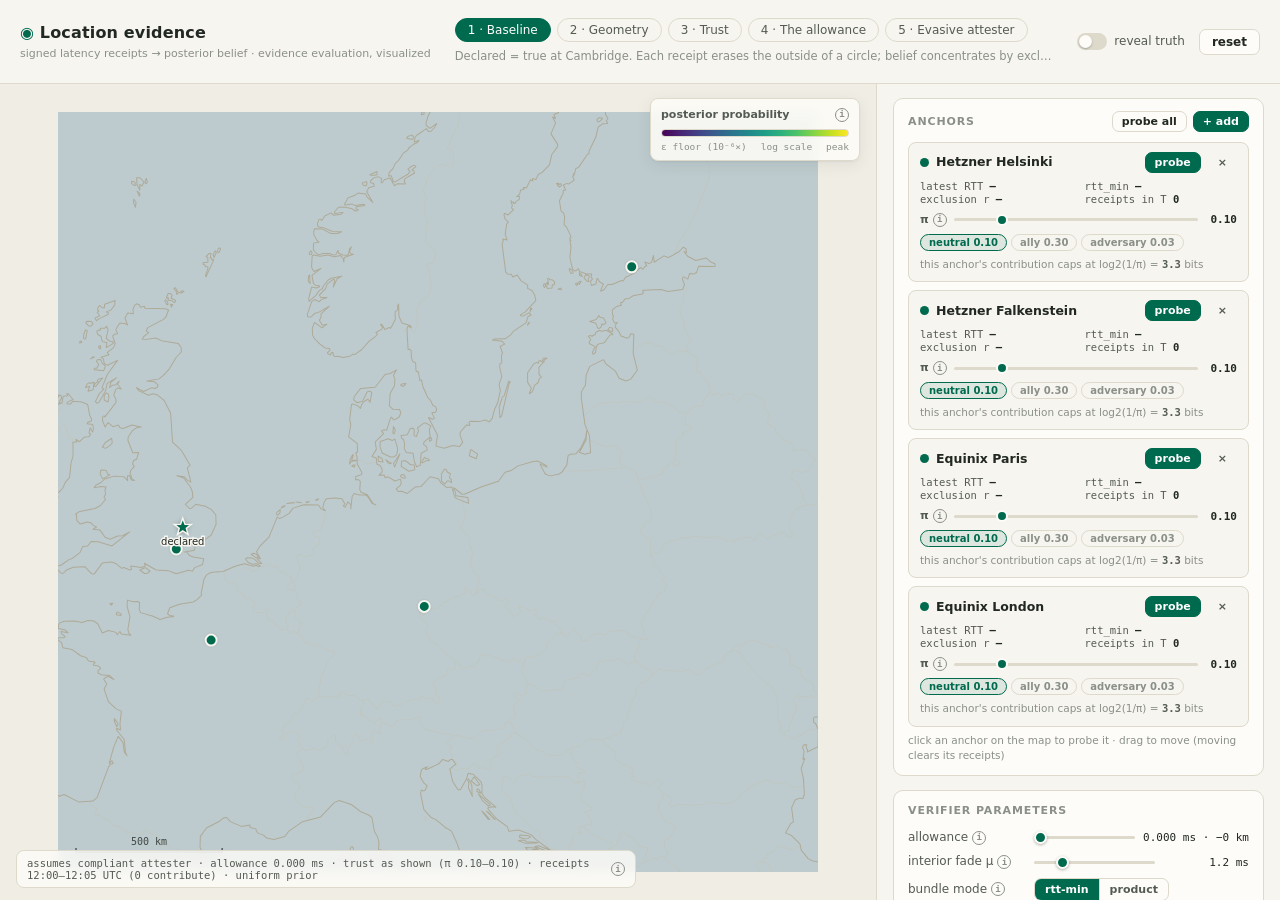
==== viz/src/index.html @ 0fe24979 "feat(viz): build the interactive UI over the engine The page PROMPT.md specifies, as modular ES sour" ====
<!doctype html>
<!-- Development shell only. The deliverable is viz/index.html, generated by
     `node viz/build.mjs`, which inlines everything into one file. -->
<html lang="en">
<head>
  <meta charset="utf-8" />
  <meta name="viewport" content="width=device-width, initial-scale=1" />
  <title>Location evidence — evidence evaluation, visualized (dev)</title>
  <link rel="stylesheet" href="./style.css" />
</head>
<body>
  <div id="root"></div>
  <script type="module" src="./main.js"></script>
</body>
</html>
---- viz/src/style.css ----
/* style.css -- the verifier's bench.
   Quiet precision-instrument styling: warm paper in light, green-black in
   dark, hairline rules, mono numerals, #006a4e accent. The base map stays
   recessive so the color ramp carries the information. */

:root {
  --font-ui: "Avenir Next", "Seravek", "Gill Sans", ui-sans-serif, system-ui,
    sans-serif;
  --font-mono: "SF Mono", "Menlo", "Cascadia Code", ui-monospace, monospace;
  --ease-out: cubic-bezier(0.23, 1, 0.32, 1);

  --surface: #f7f5ef;
  --surface-2: #efede4;
  --card: #fdfcf8;
  --ink: #212722;
  --ink-soft: #545b53;
  --ink-faint: #8a9089;
  --accent: #006a4e;
  --accent-ink: #ffffff;
  --accent-soft: rgba(0, 106, 78, 0.1);
  --warn: #a85417;
  --warn-soft: rgba(168, 84, 23, 0.1);
  --line: #ddd9cb;
  --map-water: #f1efe6;
  --map-coast: #ada793;
  --map-border: #c6c1af;
  --shadow: 0 1px 2px rgba(30, 33, 28, 0.06), 0 4px 16px rgba(30, 33, 28, 0.07);
}

@media (prefers-color-scheme: dark) {
  :root {
    --surface: #0f1411;
    --surface-2: #141a16;
    --card: #171e19;
    --ink: #e5eae3;
    --ink-soft: #a8b0a7;
    --ink-faint: #6e766e;
    --accent: #1a916b;
    --accent-ink: #06130d;
    --accent-soft: rgba(38, 166, 124, 0.14);
    --warn: #d07f3f;
    --warn-soft: rgba(208, 127, 63, 0.14);
    --line: #252d26;
    --map-water: #121a14;
    --map-coast: #46514a;
    --map-border: #303a32;
    --shadow: 0 1px 2px rgba(0, 0, 0, 0.4), 0 6px 20px rgba(0, 0, 0, 0.35);
  }
}

* {
  box-sizing: border-box;
}

[hidden] {
  display: none !important;
}

html,
body {
  height: 100%;
  margin: 0;
}

body {
  font-family: var(--font-ui);
  font-size: 13px;
  line-height: 1.45;
  color: var(--ink);
  background: var(--surface);
  -webkit-font-smoothing: antialiased;
}

#app {
  display: flex;
  flex-direction: column;
  height: 100vh;
  min-width: 1080px;
}

/* ---------- top bar ---------- */

.topbar {
  display: flex;
  align-items: center;
  gap: 24px;
  padding: 0 20px;
  height: 84px;
  border-bottom: 1px solid var(--line);
  background: var(--surface);
  flex: none;
}

.brand h1 {
  font-size: 16px;
  font-weight: 600;
  letter-spacing: 0.01em;
  margin: 0;
  white-space: nowrap;
}

.brand .sub {
  display: block;
  font-size: 11px;
  color: var(--ink-faint);
  margin-top: 1px;
  white-space: nowrap;
}

.brand h1 .mark {
  color: var(--accent);
}

.presets {
  flex: 1;
  min-width: 0;
}

.preset-chips {
  display: flex;
  gap: 6px;
}

.chip {
  font: 500 12px var(--font-ui);
  color: var(--ink-soft);
  background: transparent;
  border: 1px solid var(--line);
  border-radius: 999px;
  padding: 4px 12px;
  cursor: pointer;
  transition: background 150ms var(--ease-out), color 150ms var(--ease-out),
    border-color 150ms var(--ease-out), transform 120ms var(--ease-out);
  white-space: nowrap;
}

.chip:hover {
  border-color: var(--accent);
  color: var(--accent);
}

.chip:active {
  transform: scale(0.97);
}

.chip.active {
  background: var(--accent);
  border-color: var(--accent);
  color: var(--accent-ink);
}

.preset-caption {
  font-size: 11.5px;
  color: var(--ink-faint);
  margin-top: 6px;
  max-width: 720px;
  overflow: hidden;
  text-overflow: ellipsis;
  white-space: nowrap;
}

.top-actions {
  display: flex;
  align-items: center;
  gap: 14px;
  flex: none;
}

/* ---------- layout ---------- */

main {
  flex: 1;
  display: grid;
  grid-template-columns: minmax(0, 1fr) 404px;
  min-height: 0;
}

.map-pane {
  position: relative;
  display: flex;
  align-items: center;
  justify-content: center;
  background: var(--surface-2);
  min-width: 0;
  overflow: hidden;
}

#map {
  width: min(100%, 100vh - 84px - 56px);
  aspect-ratio: 1;
  max-height: 100%;
  cursor: default;
  touch-action: none;
}

#map.placing {
  cursor: crosshair;
}

#map.over-anchor {
  cursor: pointer;
}

#map.dragging {
  cursor: grabbing;
}

/* map HUD */

.hud {
  position: absolute;
  right: 16px;
  top: 14px;
  display: flex;
  flex-direction: column;
  gap: 8px;
  align-items: flex-end;
  pointer-events: none;
}

.legend {
  pointer-events: auto;
  background: color-mix(in srgb, var(--card) 88%, transparent);
  backdrop-filter: blur(6px);
  border: 1px solid var(--line);
  border-radius: 8px;
  padding: 8px 10px;
  box-shadow: var(--shadow);
  width: 210px;
}

.legend .bar {
  height: 8px;
  border-radius: 4px;
  border: 1px solid var(--line);
}

.legend .ends {
  display: flex;
  justify-content: space-between;
  align-items: center;
  font: 500 9.5px var(--font-mono);
  color: var(--ink-faint);
  margin-top: 4px;
}

.legend .title-row {
  display: flex;
  justify-content: space-between;
  align-items: center;
  margin-bottom: 6px;
  font-size: 11px;
  font-weight: 600;
  color: var(--ink-soft);
}

.assumptions {
  position: absolute;
  left: 16px;
  right: 240px;
  bottom: 12px;
  font: 500 10.5px var(--font-mono);
  color: var(--ink-soft);
  background: color-mix(in srgb, var(--card) 82%, transparent);
  backdrop-filter: blur(6px);
  border: 1px solid var(--line);
  border-radius: 8px;
  padding: 6px 10px;
  display: flex;
  align-items: center;
  gap: 6px;
  width: fit-content;
  max-width: calc(100% - 250px);
}

/* map tooltip */

#map-tip {
  position: absolute;
  pointer-events: none;
  background: var(--card);
  color: var(--ink);
  border: 1px solid var(--line);
  border-radius: 8px;
  box-shadow: var(--shadow);
  padding: 8px 10px;
  font-size: 11.5px;
  opacity: 0;
  transform: translateY(4px) scale(0.98);
  transition: opacity 140ms var(--ease-out), transform 140ms var(--ease-out);
  max-width: 230px;
  z-index: 5;
}

#map-tip.show {
  opacity: 1;
  transform: translateY(0) scale(1);
}

#map-tip .tip-name {
  font-weight: 600;
  margin-bottom: 3px;
}

#map-tip .tip-stats {
  font: 500 10.5px var(--font-mono);
  color: var(--ink-soft);
  white-space: pre;
}

#map-tip .tip-hint {
  margin-top: 4px;
  font-size: 10px;
  color: var(--ink-faint);
}

/* ---------- sidebar ---------- */

.controls {
  border-left: 1px solid var(--line);
  background: var(--surface);
  overflow-y: auto;
  padding: 14px 16px 40px;
  display: flex;
  flex-direction: column;
  gap: 14px;
}

.panel {
  background: var(--card);
  border: 1px solid var(--line);
  border-radius: 10px;
  padding: 12px 14px;
}

.panel > h2 {
  font-size: 11px;
  font-weight: 600;
  text-transform: uppercase;
  letter-spacing: 0.08em;
  color: var(--ink-faint);
  margin: 0 0 10px;
  display: flex;
  align-items: center;
  justify-content: space-between;
  gap: 8px;
}

.panel h2 .h-actions {
  display: flex;
  gap: 6px;
  text-transform: none;
  letter-spacing: 0;
}

/* buttons */

button {
  font-family: var(--font-ui);
}

.btn {
  font-size: 12px;
  font-weight: 600;
  border-radius: 7px;
  border: 1px solid var(--line);
  background: var(--card);
  color: var(--ink);
  padding: 5px 12px;
  cursor: pointer;
  transition: background 150ms var(--ease-out), border-color 150ms var(--ease-out),
    transform 120ms var(--ease-out), color 150ms var(--ease-out);
}

.btn:hover {
  border-color: var(--accent);
  color: var(--accent);
}

.btn:active {
  transform: scale(0.97);
}

.btn.primary {
  background: var(--accent);
  border-color: var(--accent);
  color: var(--accent-ink);
}

.btn.primary:hover {
  filter: brightness(1.08);
  color: var(--accent-ink);
}

.btn.small {
  font-size: 11px;
  padding: 3px 9px;
}

.btn.ghost {
  border-color: transparent;
  background: transparent;
  color: var(--ink-soft);
}

.btn.ghost:hover {
  color: var(--accent);
  background: var(--accent-soft);
}

/* segmented control */

.seg {
  display: inline-flex;
  border: 1px solid var(--line);
  border-radius: 7px;
  overflow: hidden;
}

.seg button {
  font-size: 11px;
  font-weight: 600;
  border: none;
  background: transparent;
  color: var(--ink-soft);
  padding: 4px 10px;
  cursor: pointer;
  transition: background 140ms var(--ease-out), color 140ms var(--ease-out);
}

.seg button + button {
  border-left: 1px solid var(--line);
}

.seg button.active {
  background: var(--accent);
  color: var(--accent-ink);
}

/* switch */

.switch {
  display: inline-flex;
  align-items: center;
  gap: 7px;
  cursor: pointer;
  font-size: 12px;
  font-weight: 500;
  color: var(--ink-soft);
  user-select: none;
}

.switch input {
  appearance: none;
  width: 30px;
  height: 17px;
  border-radius: 999px;
  background: var(--line);
  position: relative;
  cursor: pointer;
  transition: background 160ms var(--ease-out);
  margin: 0;
}

.switch input::after {
  content: "";
  position: absolute;
  top: 2px;
  left: 2px;
  width: 13px;
  height: 13px;
  border-radius: 50%;
  background: var(--card);
  box-shadow: 0 1px 2px rgba(0, 0, 0, 0.25);
  transition: transform 160ms var(--ease-out);
}

.switch input:checked {
  background: var(--accent);
}

.switch input:checked::after {
  transform: translateX(13px);
}

.switch.sim input:checked {
  background: var(--warn);
}

/* rows, sliders, readouts */

.row {
  display: flex;
  align-items: center;
  gap: 8px;
  margin: 7px 0;
}

.row .lbl {
  flex: none;
  width: 118px;
  font-size: 12px;
  font-weight: 500;
  color: var(--ink-soft);
  display: flex;
  align-items: center;
  gap: 4px;
}

.row .val {
  flex: none;
  min-width: 86px;
  text-align: right;
  font: 500 11px var(--font-mono);
  color: var(--ink);
  font-variant-numeric: tabular-nums;
}

.row input[type="range"] {
  flex: 1;
  min-width: 0;
  appearance: none;
  height: 3px;
  border-radius: 2px;
  background: var(--line);
  outline: none;
  margin: 0;
}

.row input[type="range"]::-webkit-slider-thumb {
  appearance: none;
  width: 13px;
  height: 13px;
  border-radius: 50%;
  background: var(--accent);
  border: 2px solid var(--card);
  box-shadow: 0 1px 3px rgba(0, 0, 0, 0.3);
  cursor: grab;
  transition: transform 120ms var(--ease-out);
}

.row input[type="range"]::-webkit-slider-thumb:hover {
  transform: scale(1.15);
}

.row input[type="range"]::-moz-range-thumb {
  width: 13px;
  height: 13px;
  border-radius: 50%;
  background: var(--accent);
  border: 2px solid var(--card);
  cursor: grab;
}

.fixed-val {
  font: 500 11px var(--font-mono);
  color: var(--ink-faint);
}

/* info affordance */

.info {
  flex: none;
  width: 14px;
  height: 14px;
  border-radius: 50%;
  border: 1px solid var(--ink-faint);
  background: transparent;
  color: var(--ink-faint);
  font: 600 9px/1 var(--font-mono);
  cursor: help;
  position: relative;
  padding: 0;
  display: inline-flex;
  align-items: center;
  justify-content: center;
  transition: color 140ms var(--ease-out), border-color 140ms var(--ease-out);
}

.info:hover,
.info:focus-visible {
  color: var(--accent);
  border-color: var(--accent);
}

.info::after {
  content: attr(data-tip);
  position: absolute;
  bottom: calc(100% + 8px);
  right: -10px;
  width: 264px;
  background: var(--card);
  color: var(--ink);
  border: 1px solid var(--line);
  border-radius: 8px;
  box-shadow: var(--shadow);
  padding: 9px 11px;
  font: 400 11.5px/1.5 var(--font-ui);
  text-align: left;
  white-space: normal;
  opacity: 0;
  pointer-events: none;
  transform: translateY(3px) scale(0.98);
  transform-origin: bottom right;
  transition: opacity 150ms var(--ease-out), transform 150ms var(--ease-out);
  z-index: 30;
}

.info:hover::after,
.info:focus-visible::after {
  opacity: 1;
  transform: translateY(0) scale(1);
}

/* anchor cards */

.anchor-list {
  display: flex;
  flex-direction: column;
  gap: 8px;
}

.anchor-card {
  border: 1px solid var(--line);
  border-radius: 8px;
  padding: 9px 11px;
  background: var(--surface);
  transition: border-color 150ms var(--ease-out), box-shadow 150ms var(--ease-out);
}

.anchor-card.hovered {
  border-color: var(--accent);
  box-shadow: 0 0 0 1px var(--accent-soft);
}

.anchor-card header {
  display: flex;
  align-items: center;
  gap: 7px;
}

.anchor-card .dot {
  flex: none;
  width: 9px;
  height: 9px;
  border-radius: 50%;
  background: var(--accent);
}

.anchor-card.dishonest .dot {
  background: var(--warn);
}

.anchor-card .name {
  flex: 1;
  font-weight: 600;
  font-size: 12.5px;
  white-space: nowrap;
  overflow: hidden;
  text-overflow: ellipsis;
}

.anchor-card .stats {
  display: grid;
  grid-template-columns: 1fr 1fr;
  gap: 1px 12px;
  margin: 7px 0 2px;
  font: 500 10.5px var(--font-mono);
  color: var(--ink-soft);
  font-variant-numeric: tabular-nums;
}

.anchor-card .stats b {
  color: var(--ink);
  font-weight: 600;
}

.anchor-card .pi-row {
  display: flex;
  align-items: center;
  gap: 7px;
  margin-top: 7px;
}

.anchor-card .pi-row .pi-lbl {
  font-size: 11px;
  font-weight: 600;
  color: var(--ink-soft);
  display: inline-flex;
  align-items: center;
  gap: 4px;
}

.anchor-card .pi-row input[type="range"] {
  flex: 1;
  min-width: 0;
  appearance: none;
  height: 3px;
  border-radius: 2px;
  background: var(--line);
  margin: 0;
}

.anchor-card .pi-row input[type="range"]::-webkit-slider-thumb {
  appearance: none;
  width: 12px;
  height: 12px;
  border-radius: 50%;
  background: var(--accent);
  border: 2px solid var(--card);
  cursor: grab;
}

.anchor-card .pi-row input[type="range"]::-moz-range-thumb {
  width: 12px;
  height: 12px;
  border-radius: 50%;
  background: var(--accent);
  border: 2px solid var(--card);
}

.anchor-card .pi-row .pi-val {
  font: 600 11px var(--font-mono);
  min-width: 32px;
  text-align: right;
}

.anchor-card .id-presets {
  display: flex;
  gap: 4px;
  margin-top: 6px;
}

.anchor-card .id-presets button {
  font-size: 10px;
  font-weight: 600;
  border: 1px solid var(--line);
  border-radius: 999px;
  background: transparent;
  color: var(--ink-faint);
  padding: 2px 8px;
  cursor: pointer;
  transition: color 140ms var(--ease-out), border-color 140ms var(--ease-out),
    background 140ms var(--ease-out);
}

.anchor-card .id-presets button:hover {
  color: var(--accent);
  border-color: var(--accent);
}

.anchor-card .id-presets button.active {
  background: var(--accent-soft);
  border-color: var(--accent);
  color: var(--accent);
}

.anchor-card .bits {
  margin-top: 6px;
  font-size: 10.5px;
  color: var(--ink-faint);
}

.anchor-card .bits b {
  color: var(--ink-soft);
  font-family: var(--font-mono);
}

.anchor-card .warn-note {
  margin-top: 6px;
  font-size: 10.5px;
  color: var(--warn);
}

.sim-row {
  margin-top: 8px;
  padding: 7px 9px;
  border: 1px dashed var(--warn);
  border-radius: 7px;
  background: var(--warn-soft);
  display: flex;
  align-items: center;
  gap: 8px;
}

.sim-row .sim-tag {
  font: 700 8.5px var(--font-mono);
  letter-spacing: 0.1em;
  text-transform: uppercase;
  color: var(--warn);
  border: 1px solid var(--warn);
  border-radius: 4px;
  padding: 1px 5px;
  flex: none;
}

.sim-row .switch {
  font-size: 11px;
  color: var(--ink-soft);
  flex: 1;
}

/* add-anchor menu */

.add-wrap {
  position: relative;
}

.add-menu {
  position: absolute;
  right: 0;
  top: calc(100% + 6px);
  background: var(--card);
  border: 1px solid var(--line);
  border-radius: 9px;
  box-shadow: var(--shadow);
  padding: 6px;
  width: 220px;
  z-index: 20;
  display: none;
}

.add-menu.open {
  display: block;
}

.add-menu button {
  display: block;
  width: 100%;
  text-align: left;
  font-size: 12px;
  border: none;
  background: transparent;
  color: var(--ink);
  border-radius: 6px;
  padding: 5px 8px;
  cursor: pointer;
  transition: background 120ms var(--ease-out);
}

.add-menu button:hover:not(:disabled) {
  background: var(--accent-soft);
}

.add-menu button:disabled {
  color: var(--ink-faint);
  cursor: default;
}

.add-menu .sep {
  border-top: 1px solid var(--line);
  margin: 5px 0;
}

/* ramp selector */

.ramp-row {
  display: flex;
  gap: 6px;
}

.ramp-row button {
  flex: 1;
  border: 1px solid var(--line);
  border-radius: 7px;
  background: var(--card);
  padding: 5px 6px 4px;
  cursor: pointer;
  transition: border-color 140ms var(--ease-out), transform 120ms var(--ease-out);
}

.ramp-row button:active {
  transform: scale(0.97);
}

.ramp-row button.active {
  border-color: var(--accent);
  box-shadow: 0 0 0 1px var(--accent);
}

.ramp-row .swatch {
  height: 8px;
  border-radius: 4px;
  margin-bottom: 3px;
}

.ramp-row .rname {
  font-size: 10px;
  font-weight: 600;
  color: var(--ink-soft);
}

/* interval */

.interval-line {
  font-size: 12px;
  color: var(--ink-soft);
  display: flex;
  align-items: center;
  gap: 6px;
  flex-wrap: wrap;
}

.interval-line input[type="time"] {
  font: 600 11.5px var(--font-mono);
  color: var(--ink);
  background: var(--surface);
  border: 1px solid var(--line);
  border-radius: 6px;
  padding: 2px 5px;
}

.clock-line {
  margin-top: 7px;
  font: 500 10.5px var(--font-mono);
  color: var(--ink-faint);
  display: flex;
  justify-content: space-between;
}

.clock-line b {
  color: var(--ink-soft);
}

/* about / details */

details.fold {
  border: 1px solid var(--line);
  border-radius: 8px;
  padding: 0;
  overflow: hidden;
  background: var(--surface);
}

details.fold + details.fold {
  margin-top: 8px;
}

details.fold summary {
  cursor: pointer;
  font-size: 12px;
  font-weight: 600;
  color: var(--ink-soft);
  padding: 8px 11px;
  list-style: none;
  display: flex;
  align-items: center;
  gap: 7px;
  transition: color 140ms var(--ease-out);
}

details.fold summary::before {
  content: "";
  width: 5px;
  height: 5px;
  border-right: 1.5px solid var(--ink-faint);
  border-bottom: 1.5px solid var(--ink-faint);
  transform: rotate(-45deg);
  transition: transform 180ms var(--ease-out);
  flex: none;
}

details.fold[open] summary::before {
  transform: rotate(45deg);
}

details.fold summary:hover {
  color: var(--accent);
}

details.fold .fold-body {
  padding: 2px 12px 11px;
  font-size: 11.5px;
  color: var(--ink-soft);
}

details.fold .fold-body p {
  margin: 6px 0;
}

details.fold .fold-body b {
  color: var(--ink);
}

.probe-anatomy svg {
  width: 100%;
  height: auto;
  margin-top: 4px;
}

.probe-anatomy .an-lbl {
  font: 500 8.5px var(--font-mono);
  fill: var(--ink-faint);
}

.probe-anatomy .an-seg {
  stroke-width: 5;
  stroke-linecap: round;
}

/* misc */

.muted {
  color: var(--ink-faint);
}

.hint {
  font-size: 10.5px;
  color: var(--ink-faint);
  margin-top: 6px;
}

.placing-note {
  position: absolute;
  top: 14px;
  left: 50%;
  transform: translateX(-50%);
  background: var(--accent);
  color: var(--accent-ink);
  font-size: 11.5px;
  font-weight: 600;
  border-radius: 999px;
  padding: 5px 14px;
  box-shadow: var(--shadow);
  opacity: 0;
  transition: opacity 160ms var(--ease-out);
  pointer-events: none;
}

.placing-note.show {
  opacity: 1;
}

@media (prefers-reduced-motion: reduce) {
  * {
    transition-duration: 0.01ms !important;
    animation-duration: 0.01ms !important;
  }
}
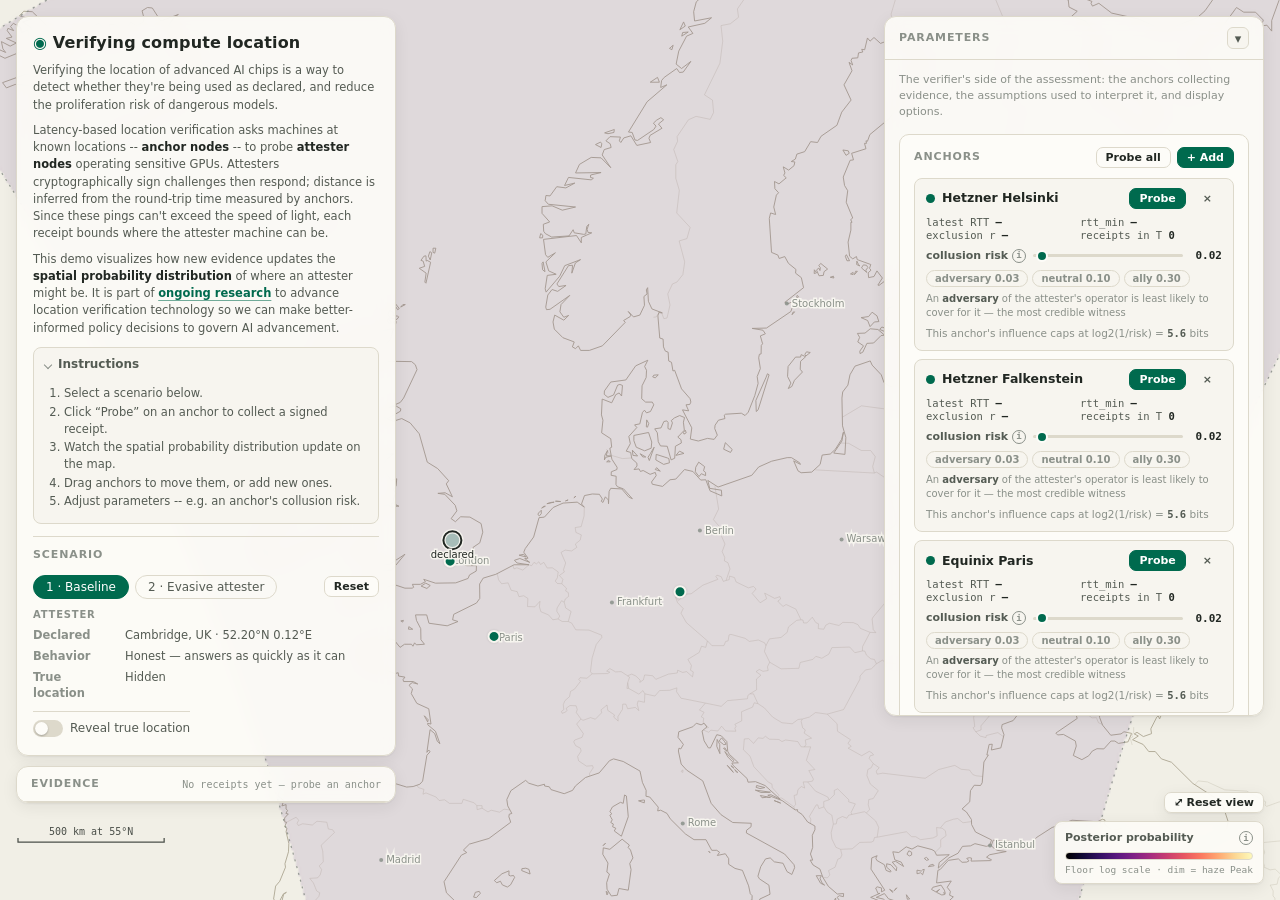
==== commit 847c3a8a: "feat(viz): title, scenario-scoped attester, plain-language trims Third review round, John's calls (D" ====
--- a/viz/src/index.html
+++ b/viz/src/index.html
@@ -5,7 +5,7 @@
 <head>
   <meta charset="utf-8" />
   <meta name="viewport" content="width=device-width, initial-scale=1" />
-  <title>Location evidence — evidence evaluation, visualized (dev)</title>
+  <title>Verifying compute location (dev)</title>
   <link rel="stylesheet" href="./style.css" />
 </head>
 <body>
--- a/viz/src/style.css
+++ b/viz/src/style.css
@@ -72,23 +72,311 @@
 }
 
 #app {
-  display: flex;
-  flex-direction: column;
+  position: relative;
   height: 100vh;
   min-width: 1080px;
-}
-
-/* ---------- top bar ---------- */
-
-.topbar {
-  display: flex;
-  align-items: center;
-  gap: 24px;
-  padding: 0 20px;
-  height: 84px;
+  overflow: hidden;
+}
+
+/* ---------- full-bleed map + floating panels ---------- */
+/* The map canvas reaches all four viewport edges; every control lives in a
+   floating overlay card on top of it (item 1). */
+
+.map-pane {
+  position: absolute;
+  inset: 0;
+  background: var(--surface-2);
+  overflow: hidden;
+}
+
+#map {
+  position: absolute;
+  inset: 0;
+  width: 100%;
+  height: 100%;
+  display: block;
+  /* grab affordance on empty background hints that it pans (item 2);
+     more specific states below override it */
+  cursor: grab;
+  touch-action: none;
+}
+
+#map.placing {
+  cursor: crosshair;
+}
+
+#map.over-anchor {
+  cursor: pointer;
+}
+
+#map.dragging {
+  cursor: grabbing;
+}
+
+#map.panning {
+  cursor: grabbing;
+}
+
+/* floating card: shared elevation/material for every overlay panel */
+
+.card {
+  background: color-mix(in srgb, var(--card) 90%, transparent);
+  backdrop-filter: blur(8px);
+  -webkit-backdrop-filter: blur(8px);
+  border: 1px solid var(--line);
+  border-radius: 12px;
+  box-shadow: var(--shadow);
+}
+
+/* left column: scenario card (the entry point) stacked over the evidence
+   log. The column owns the absolute placement; its cards stack inside it. */
+
+.left-col {
+  position: absolute;
+  left: 16px;
+  top: 16px;
+  bottom: 16px;
+  width: 380px;
+  max-width: calc(100vw - 32px);
+  display: flex;
+  flex-direction: column;
+  gap: 10px;
+  z-index: 6;
+  pointer-events: none; /* the cards re-enable; gaps stay click-through */
+}
+
+.left-col > .card {
+  pointer-events: auto;
+}
+
+/* scenario card: given real weight (title, generous padding) so it reads
+   first against a busy map */
+
+.scenario-card {
+  flex: none;
+  padding: 14px 16px 12px;
+}
+
+.blurb {
+  font-size: 11.5px;
+  line-height: 1.5;
+  color: var(--ink-soft);
+  margin: 8px 0 0;
+}
+
+/* scenario chips + reset, one row */
+
+.chips-row {
+  display: flex;
+  align-items: center;
+  justify-content: space-between;
+  gap: 8px;
+  margin-top: 12px;
+}
+
+.chips-row .preset-chips {
+  margin-top: 0;
+}
+
+.blurb b {
+  color: var(--ink);
+}
+
+.blurb a {
+  color: var(--accent);
+  font-weight: 600;
+  text-decoration: underline;
+  text-decoration-thickness: 1px;
+  text-underline-offset: 2.5px;
+  text-decoration-color: color-mix(in srgb, var(--accent) 55%, transparent);
+  transition: text-decoration-color 140ms var(--ease-out);
+}
+
+.blurb a:hover {
+  text-decoration-color: var(--accent);
+}
+
+.tutorial {
+  margin-top: 10px;
+}
+
+.tutorial ol {
+  margin: 2px 0 2px;
+  padding-left: 18px;
+}
+
+.tutorial li {
+  margin: 2px 0;
+  font-size: 11.5px;
+  color: var(--ink-soft);
+}
+
+/* Scenario section header inside the scenario card */
+
+.sec-head {
+  margin-top: 12px;
+  padding-top: 10px;
+  border-top: 1px solid var(--line);
+  font-size: 11px;
+  font-weight: 600;
+  text-transform: uppercase;
+  letter-spacing: 0.08em;
+  color: var(--ink-faint);
+}
+
+/* attester block: the machine under test, staged by the scenario */
+
+.att-block {
+  margin-top: 9px;
+}
+
+.att-sub {
+  font-size: 10px;
+  font-weight: 600;
+  text-transform: uppercase;
+  letter-spacing: 0.08em;
+  color: var(--ink-faint);
+  margin-bottom: 3px;
+}
+
+.att-row {
+  display: flex;
+  align-items: baseline;
+  gap: 10px;
+  padding: 2px 0;
+  font-size: 11.5px;
+}
+
+.att-lbl {
+  flex: none;
+  width: 82px;
+  font-weight: 600;
+  color: var(--ink-faint);
+}
+
+.att-val {
+  flex: 1;
+  color: var(--ink-soft);
+}
+
+.att-reveal {
+  margin-top: 7px;
+  padding-top: 8px;
+  border-top: 1px solid var(--line);
+  display: flex;
+}
+
+/* evidence log: the accumulating set of signed receipts */
+
+.evidence-card {
+  flex: 0 1 auto;
+  min-height: 0;
+  display: flex;
+  flex-direction: column;
+  overflow: hidden;
+}
+
+.evidence-head {
+  display: flex;
+  align-items: center;
+  justify-content: space-between;
+  padding: 9px 14px;
+  font-size: 11px;
+  font-weight: 600;
+  text-transform: uppercase;
+  letter-spacing: 0.08em;
+  color: var(--ink-faint);
   border-bottom: 1px solid var(--line);
+  flex: none;
+}
+
+.evidence-count {
+  font: 500 10px var(--font-mono);
+  text-transform: none;
+  letter-spacing: 0;
+}
+
+.evidence-list {
+  overflow-y: auto;
+  min-height: 0;
+  padding: 8px 10px 10px;
+  display: flex;
+  flex-direction: column;
+  gap: 4px;
+}
+
+.evidence-list:empty {
+  display: none;
+}
+
+details.receipt {
+  border: 1px solid var(--line);
+  border-radius: 7px;
   background: var(--surface);
+  overflow: hidden;
+  /* the list is a flex column: without this, several expanded receipts
+     shrink to share the space and their bodies overflow their borders */
   flex: none;
+}
+
+details.receipt summary {
+  cursor: pointer;
+  list-style: none;
+  display: flex;
+  align-items: center;
+  gap: 8px;
+  padding: 5px 9px;
+  font: 500 10.5px var(--font-mono);
+  color: var(--ink-soft);
+  font-variant-numeric: tabular-nums;
+  transition: color 140ms var(--ease-out);
+}
+
+details.receipt summary::before {
+  content: "";
+  width: 4px;
+  height: 4px;
+  border-right: 1.5px solid var(--ink-faint);
+  border-bottom: 1.5px solid var(--ink-faint);
+  transform: rotate(-45deg);
+  transition: transform 160ms var(--ease-out);
+  flex: none;
+}
+
+details.receipt[open] summary::before {
+  transform: rotate(45deg);
+}
+
+details.receipt summary:hover {
+  color: var(--accent);
+}
+
+details.receipt .r-time {
+  color: var(--ink-faint);
+  flex: none;
+}
+
+details.receipt .r-name {
+  flex: 1;
+  overflow: hidden;
+  white-space: nowrap;
+  text-overflow: ellipsis;
+  font-weight: 600;
+  color: var(--ink);
+}
+
+details.receipt .r-rtt {
+  flex: none;
+}
+
+details.receipt pre {
+  margin: 0;
+  padding: 4px 10px 8px 21px;
+  font: 500 10px var(--font-mono);
+  line-height: 1.5;
+  color: var(--ink-soft);
+  white-space: pre-wrap;
+  word-break: break-all;
 }
 
 .brand h1 {
@@ -99,26 +387,15 @@
   white-space: nowrap;
 }
 
-.brand .sub {
-  display: block;
-  font-size: 11px;
-  color: var(--ink-faint);
-  margin-top: 1px;
-  white-space: nowrap;
-}
-
 .brand h1 .mark {
   color: var(--accent);
 }
 
-.presets {
-  flex: 1;
-  min-width: 0;
-}
-
 .preset-chips {
   display: flex;
+  flex-wrap: wrap;
   gap: 6px;
+  margin-top: 12px;
 }
 
 .chip {
@@ -152,70 +429,129 @@
 .preset-caption {
   font-size: 11.5px;
   color: var(--ink-faint);
-  margin-top: 6px;
-  max-width: 720px;
+  margin-top: 8px;
+  /* captions wrap fully -- no clamp, no ellipsis. The card has the room;
+     caption LENGTH is governed at the source (engine.js PRESETS keeps each
+     to one crisp sentence plus a short trust note, ~3 lines here). */
+}
+
+details.fold .fold-body .credits {
+  margin-top: 8px;
+  padding-top: 8px;
+  border-top: 1px solid var(--line);
+  font-size: 10.5px;
+  color: var(--ink-faint);
+}
+
+/* parameters column: floating right side, collapsible, scrolls within
+   itself -- capped short of the bottom-right corner so it never covers the
+   legend card */
+
+.params-card {
+  position: absolute;
+  right: 16px;
+  top: 16px;
+  width: 380px;
+  max-height: calc(100vh - 200px);
+  display: flex;
+  flex-direction: column;
   overflow: hidden;
-  text-overflow: ellipsis;
-  white-space: nowrap;
-}
-
-.top-actions {
-  display: flex;
-  align-items: center;
+  z-index: 6;
+}
+
+.params-head {
+  display: flex;
+  align-items: center;
+  justify-content: space-between;
+  padding: 10px 14px;
+  font-size: 11px;
+  font-weight: 600;
+  text-transform: uppercase;
+  letter-spacing: 0.08em;
+  color: var(--ink-faint);
+  border-bottom: 1px solid var(--line);
+  flex: none;
+}
+
+.collapse-toggle {
+  flex: none;
+  width: 22px;
+  height: 22px;
+  border-radius: 6px;
+  border: 1px solid var(--line);
+  background: var(--surface);
+  color: var(--ink-soft);
+  cursor: pointer;
+  font-size: 13px;
+  line-height: 1;
+  display: flex;
+  align-items: center;
+  justify-content: center;
+  transition: transform 160ms var(--ease-out), color 140ms var(--ease-out),
+    border-color 140ms var(--ease-out);
+}
+
+.collapse-toggle:hover {
+  color: var(--accent);
+  border-color: var(--accent);
+}
+
+.params-scroll {
+  overflow-y: auto;
+  min-height: 0;
+  padding: 12px 14px 20px;
+  display: flex;
+  flex-direction: column;
   gap: 14px;
-  flex: none;
-}
-
-/* ---------- layout ---------- */
-
-main {
-  flex: 1;
-  display: grid;
-  grid-template-columns: minmax(0, 1fr) 404px;
-  min-height: 0;
-}
-
-.map-pane {
-  position: relative;
-  display: flex;
-  align-items: center;
-  justify-content: center;
-  background: var(--surface-2);
-  min-width: 0;
-  overflow: hidden;
-}
-
-#map {
-  width: min(100%, 100vh - 84px - 56px);
-  aspect-ratio: 1;
-  max-height: 100%;
-  cursor: default;
-  touch-action: none;
-}
-
-#map.placing {
-  cursor: crosshair;
-}
-
-#map.over-anchor {
-  cursor: pointer;
-}
-
-#map.dragging {
-  cursor: grabbing;
-}
-
-/* map HUD */
+}
+
+.params-card.collapsed {
+  max-height: none;
+}
+
+.params-card.collapsed .params-scroll {
+  display: none;
+}
+
+/* chevron points down while open, right while collapsed */
+.params-card.collapsed .collapse-toggle {
+  transform: rotate(-90deg);
+}
+
+.params-intro {
+  margin: 0;
+  font-size: 11px;
+  line-height: 1.45;
+  color: var(--ink-faint);
+}
+
+.params-intro b {
+  color: var(--warn);
+  font: 700 8.5px var(--font-mono);
+  letter-spacing: 0.1em;
+  text-transform: uppercase;
+}
+
+/* map HUD: view-reset control stacked above the legend, bottom-right */
 
 .hud {
   position: absolute;
   right: 16px;
-  top: 14px;
+  bottom: 16px;
   display: flex;
   flex-direction: column;
   gap: 8px;
   align-items: flex-end;
   pointer-events: none;
+  z-index: 5;
+}
+
+.hud .view-btn {
+  pointer-events: auto;
+  background: color-mix(in srgb, var(--card) 90%, transparent);
+  backdrop-filter: blur(8px);
+  -webkit-backdrop-filter: blur(8px);
+  box-shadow: var(--shadow);
 }
 
 .legend {
@@ -254,29 +590,29 @@
   color: var(--ink-soft);
 }
 
-.assumptions {
+/* tile attribution: bottom edge, beneath the HUD stack */
+
+.map-attribution {
   position: absolute;
-  left: 16px;
-  right: 240px;
-  bottom: 12px;
-  font: 500 10.5px var(--font-mono);
-  color: var(--ink-soft);
-  background: color-mix(in srgb, var(--card) 82%, transparent);
-  backdrop-filter: blur(6px);
-  border: 1px solid var(--line);
-  border-radius: 8px;
-  padding: 6px 10px;
-  display: flex;
-  align-items: center;
-  gap: 6px;
-  width: fit-content;
-  max-width: calc(100% - 250px);
+  right: 16px;
+  bottom: 1px;
+  font: 500 9px var(--font-mono);
+  color: var(--ink-faint);
+  opacity: 0.85;
+  pointer-events: none;
+  z-index: 4;
+}
+
+.map-attribution.hidden {
+  display: none;
 }
 
 /* map tooltip */
 
 #map-tip {
   position: absolute;
+  width: max-content; /* shrink-to-fit near the pane edge must not squeeze the pre text out of the box */
+  max-width: 260px;
   pointer-events: none;
   background: var(--card);
   color: var(--ink);
@@ -289,7 +625,7 @@
   transform: translateY(4px) scale(0.98);
   transition: opacity 140ms var(--ease-out), transform 140ms var(--ease-out);
   max-width: 230px;
-  z-index: 5;
+  z-index: 8;
 }
 
 #map-tip.show {
@@ -312,18 +648,6 @@
   margin-top: 4px;
   font-size: 10px;
   color: var(--ink-faint);
-}
-
-/* ---------- sidebar ---------- */
-
-.controls {
-  border-left: 1px solid var(--line);
-  background: var(--surface);
-  overflow-y: auto;
-  padding: 14px 16px 40px;
-  display: flex;
-  flex-direction: column;
-  gap: 14px;
 }
 
 .panel {
@@ -583,12 +907,17 @@
   border-color: var(--accent);
 }
 
-.info::after {
-  content: attr(data-tip);
-  position: absolute;
-  bottom: calc(100% + 8px);
-  right: -10px;
+/* The popover itself is a single JS-positioned element appended to <body>
+   (see ui.js): position: fixed with viewport clamping, so no scrolling or
+   overflow-hidden ancestor (.params-scroll, .map-pane, .legend's
+   backdrop-filter) can ever clip it. */
+
+#info-pop {
+  position: fixed;
+  left: 0;
+  top: 0;
   width: 264px;
+  max-width: calc(100vw - 24px);
   background: var(--card);
   color: var(--ink);
   border: 1px solid var(--line);
@@ -601,13 +930,11 @@
   opacity: 0;
   pointer-events: none;
   transform: translateY(3px) scale(0.98);
-  transform-origin: bottom right;
   transition: opacity 150ms var(--ease-out), transform 150ms var(--ease-out);
-  z-index: 30;
-}
-
-.info:hover::after,
-.info:focus-visible::after {
+  z-index: 100;
+}
+
+#info-pop.show {
   opacity: 1;
   transform: translateY(0) scale(1);
 }
@@ -645,10 +972,6 @@
   height: 9px;
   border-radius: 50%;
   background: var(--accent);
-}
-
-.anchor-card.dishonest .dot {
-  background: var(--warn);
 }
 
 .anchor-card .name {
@@ -755,6 +1078,17 @@
   color: var(--accent);
 }
 
+.anchor-card .id-hint {
+  margin-top: 5px;
+  font-size: 10px;
+  line-height: 1.4;
+  color: var(--ink-faint);
+}
+
+.anchor-card .id-hint b {
+  color: var(--ink-soft);
+}
+
 .anchor-card .bits {
   margin-top: 6px;
   font-size: 10.5px;
@@ -770,34 +1104,6 @@
   margin-top: 6px;
   font-size: 10.5px;
   color: var(--warn);
-}
-
-.sim-row {
-  margin-top: 8px;
-  padding: 7px 9px;
-  border: 1px dashed var(--warn);
-  border-radius: 7px;
-  background: var(--warn-soft);
-  display: flex;
-  align-items: center;
-  gap: 8px;
-}
-
-.sim-row .sim-tag {
-  font: 700 8.5px var(--font-mono);
-  letter-spacing: 0.1em;
-  text-transform: uppercase;
-  color: var(--warn);
-  border: 1px solid var(--warn);
-  border-radius: 4px;
-  padding: 1px 5px;
-  flex: none;
-}
-
-.sim-row .switch {
-  font-size: 11px;
-  color: var(--ink-soft);
-  flex: 1;
 }
 
 /* add-anchor menu */
@@ -890,38 +1196,6 @@
   color: var(--ink-soft);
 }
 
-/* interval */
-
-.interval-line {
-  font-size: 12px;
-  color: var(--ink-soft);
-  display: flex;
-  align-items: center;
-  gap: 6px;
-  flex-wrap: wrap;
-}
-
-.interval-line input[type="time"] {
-  font: 600 11.5px var(--font-mono);
-  color: var(--ink);
-  background: var(--surface);
-  border: 1px solid var(--line);
-  border-radius: 6px;
-  padding: 2px 5px;
-}
-
-.clock-line {
-  margin-top: 7px;
-  font: 500 10.5px var(--font-mono);
-  color: var(--ink-faint);
-  display: flex;
-  justify-content: space-between;
-}
-
-.clock-line b {
-  color: var(--ink-soft);
-}
-
 /* about / details */
 
 details.fold {
@@ -1025,6 +1299,7 @@
   opacity: 0;
   transition: opacity 160ms var(--ease-out);
   pointer-events: none;
+  z-index: 7;
 }
 
 .placing-note.show {
